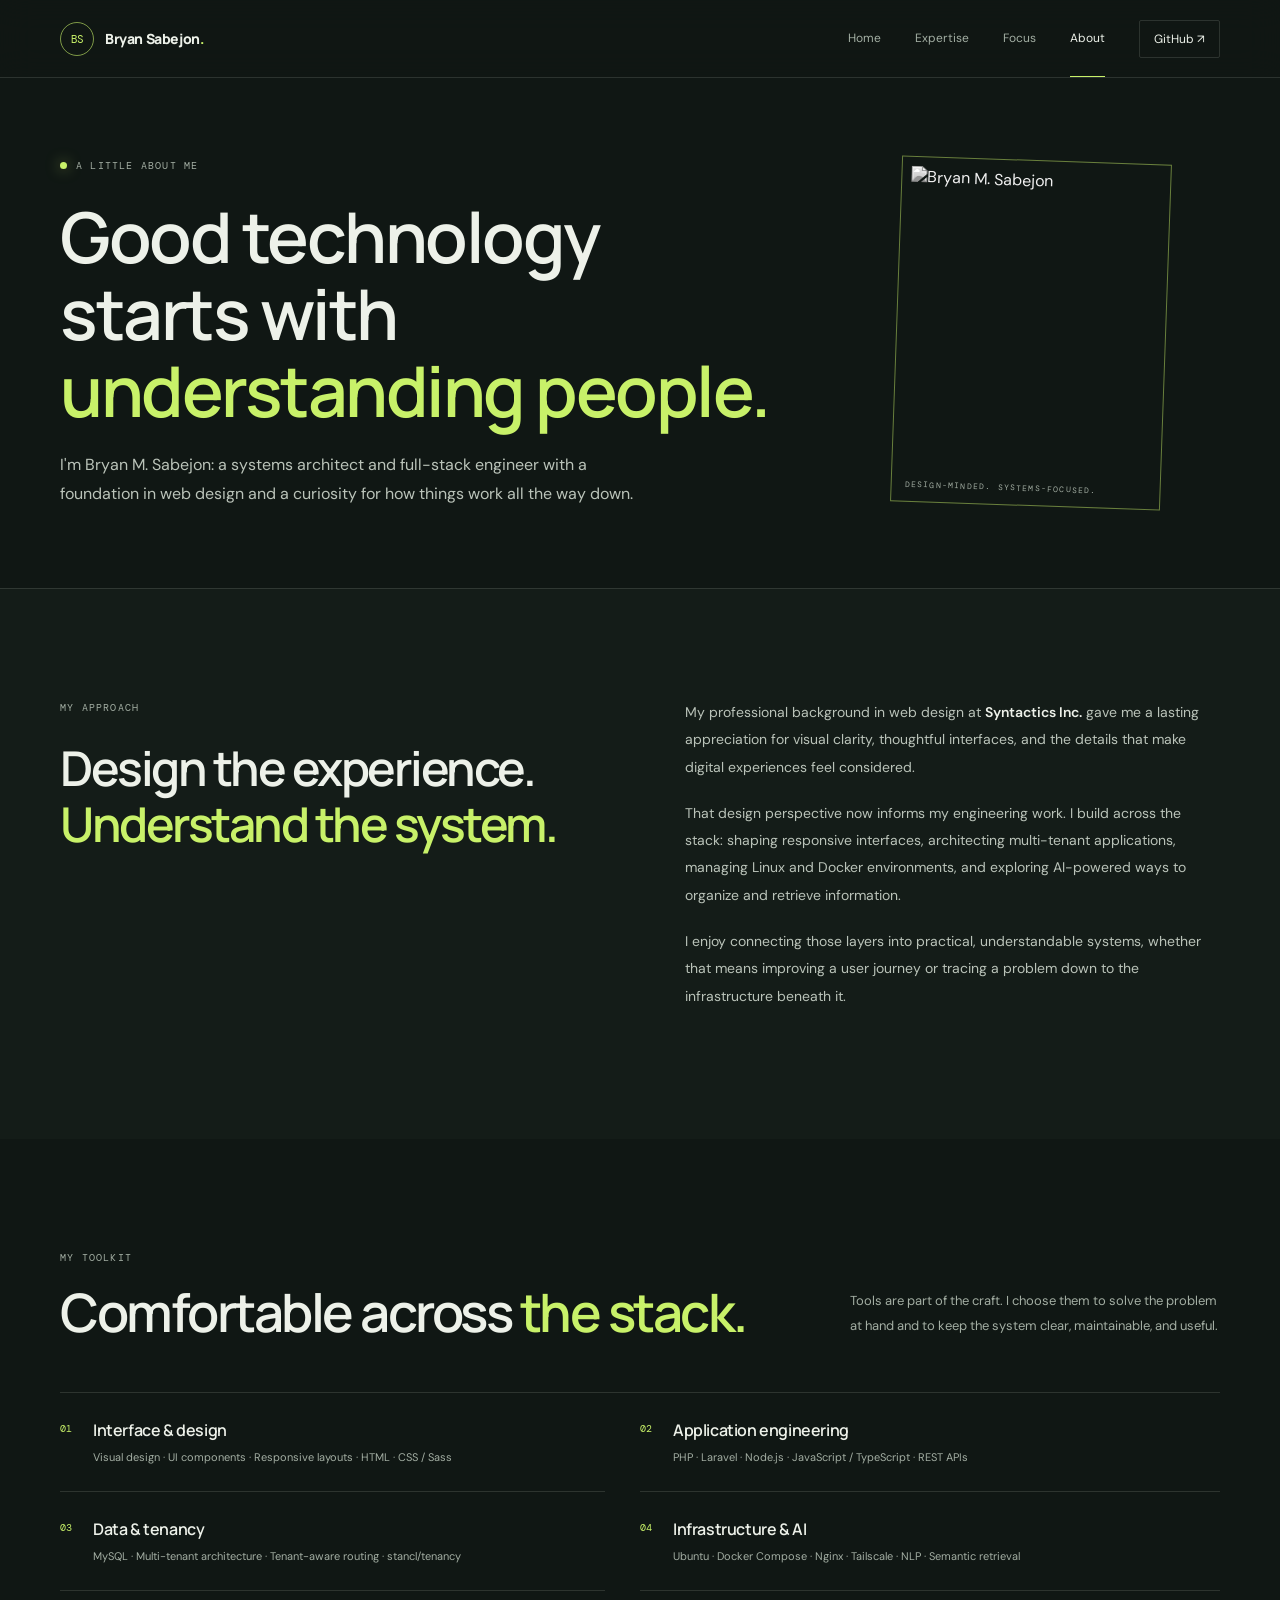
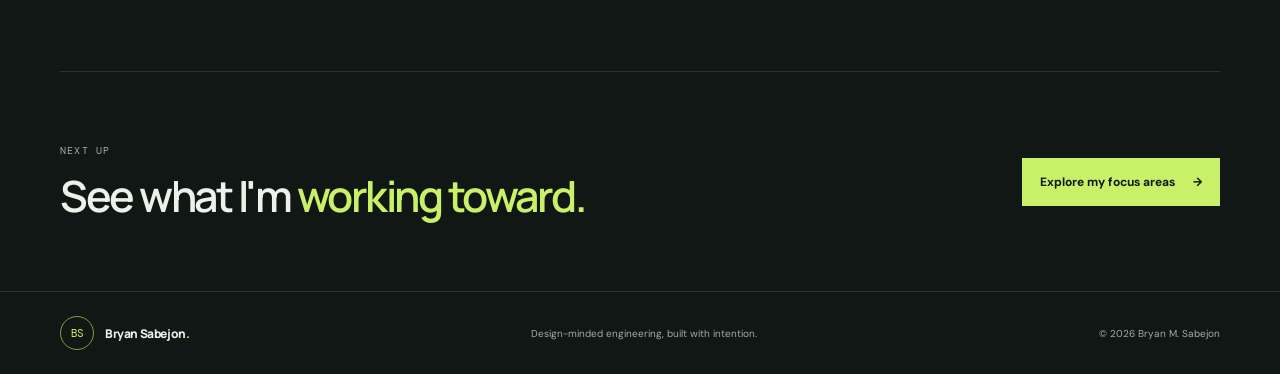
==== about-us.html @ 37cf2710 "Redesign professional portfolio and add README Co-authored-by: Copilot <223556219+Copilot@users.nore" ====
<!DOCTYPE html>
<html lang="en">
<head>
	<meta charset="UTF-8">
	<meta name="viewport" content="width=device-width, initial-scale=1">
	<meta name="description" content="Learn about Bryan M. Sabejon's design background and work across full-stack engineering, infrastructure, and applied AI.">
	<meta name="theme-color" content="#101714">
	<link rel="icon" href="images/bryprofile.jpg" type="image/jpeg">
	<link rel="stylesheet" href="css/portfolio.css">
	<title>About Bryan | Systems Architect &amp; Full-Stack Engineer</title>
</head>
<body>
	<header class="site-header">
		<a class="wordmark" href="index.html" aria-label="Bryan Sabejon, home">
			<span class="wordmark-mark">BS</span>
			<span>Bryan Sabejon<span class="wordmark-period">.</span></span>
		</a>
		<nav class="site-nav" aria-label="Main navigation">
			<a class="nav-link" href="index.html">Home</a>
			<a class="nav-link" href="index.html#expertise">Expertise</a>
			<a class="nav-link" href="index.html#focus">Focus</a>
			<a class="nav-link active" href="about-us.html" aria-current="page">About</a>
			<a class="nav-contact" href="https://github.com/codingbry" target="_blank" rel="noopener noreferrer">GitHub <span aria-hidden="true">&nearr;</span></a>
		</nav>
	</header>

	<main>
		<section class="about-hero page-shell">
			<div class="about-heading">
				<p class="eyebrow"><span class="status-dot"></span> A LITTLE ABOUT ME</p>
				<h1>Good technology starts with <span>understanding people.</span></h1>
				<p class="hero-intro">I'm Bryan M. Sabejon: a systems architect and full-stack engineer with a foundation in web design and a curiosity for how things work all the way down.</p>
			</div>
			<figure class="about-photo"><img src="images/bryprofile.jpg" alt="Bryan M. Sabejon"><figcaption>DESIGN-MINDED. SYSTEMS-FOCUSED.</figcaption></figure>
		</section>

		<section class="about-story section-space">
			<div class="page-shell story-layout">
				<div><p class="eyebrow">MY APPROACH</p><h2>Design the experience.<br><span>Understand the system.</span></h2></div>
				<div class="story-copy">
					<p>My professional background in web design at <strong>Syntactics Inc.</strong> gave me a lasting appreciation for visual clarity, thoughtful interfaces, and the details that make digital experiences feel considered.</p>
					<p>That design perspective now informs my engineering work. I build across the stack: shaping responsive interfaces, architecting multi-tenant applications, managing Linux and Docker environments, and exploring AI-powered ways to organize and retrieve information.</p>
					<p>I enjoy connecting those layers into practical, understandable systems, whether that means improving a user journey or tracing a problem down to the infrastructure beneath it.</p>
				</div>
			</div>
		</section>

		<section class="about-toolkit section-space">
			<div class="page-shell">
				<div class="section-heading">
					<div><p class="eyebrow">MY TOOLKIT</p><h2>Comfortable across <span>the stack.</span></h2></div>
					<p class="section-lead">Tools are part of the craft. I choose them to solve the problem at hand and to keep the system clear, maintainable, and useful.</p>
				</div>
				<div class="toolkit-grid">
					<div class="toolkit-group"><span>01</span><div><h3>Interface &amp; design</h3><p>Visual design · UI components · Responsive layouts · HTML · CSS / Sass</p></div></div>
					<div class="toolkit-group"><span>02</span><div><h3>Application engineering</h3><p>PHP · Laravel · Node.js · JavaScript / TypeScript · REST APIs</p></div></div>
					<div class="toolkit-group"><span>03</span><div><h3>Data &amp; tenancy</h3><p>MySQL · Multi-tenant architecture · Tenant-aware routing · stancl/tenancy</p></div></div>
					<div class="toolkit-group"><span>04</span><div><h3>Infrastructure &amp; AI</h3><p>Ubuntu · Docker Compose · Nginx · Tailscale · NLP · Semantic retrieval</p></div></div>
				</div>
			</div>
		</section>

		<section class="about-cta page-shell">
			<div><p class="eyebrow">NEXT UP</p><h2>See what I'm <span>working toward.</span></h2></div>
			<a class="button button-primary" href="index.html#focus">Explore my focus areas <span aria-hidden="true">&rarr;</span></a>
		</section>
	</main>

	<footer class="site-footer">
		<a class="wordmark footer-brand" href="index.html"><span class="wordmark-mark">BS</span><span>Bryan Sabejon<span class="wordmark-period">.</span></span></a>
		<p>Design-minded engineering, built with intention.</p>
		<span>&copy; 2026 Bryan M. Sabejon</span>
	</footer>
</body>
</html>
---- css/portfolio.css ----
@import url('https://fonts.googleapis.com/css2?family=DM+Mono:wght@400;500&family=DM+Sans:wght@400;500;600;700&family=Manrope:wght@400;500;600;700;800&display=swap');

:root {
	--ink: #101714;
	--ink-soft: #17211c;
	--panel: #1b2721;
	--paper: #edf1e9;
	--muted: #a3aea3;
	--accent: #c8f169;
	--line: rgba(237, 241, 233, 0.13);
	--mono: "DM Mono", "Courier New", monospace;
	--sans: "DM Sans", Arial, sans-serif;
	--display: "Manrope", "DM Sans", Arial, sans-serif;
}

* {
	box-sizing: border-box;
}

html {
	scroll-behavior: smooth;
	scroll-padding-top: 88px;
}

body {
	margin: 0;
	background: var(--ink);
	color: var(--paper);
	font-family: var(--sans);
	-webkit-font-smoothing: antialiased;
}

a {
	color: inherit;
	text-decoration: none;
}

a:focus-visible {
	outline: 2px solid var(--accent);
	outline-offset: 5px;
}

.page-shell {
	width: min(1160px, calc(100% - 64px));
	margin: 0 auto;
}

.site-header {
	position: sticky;
	top: 0;
	z-index: 10;
	display: flex;
	height: 78px;
	align-items: center;
	justify-content: space-between;
	padding: 0 max(32px, calc((100vw - 1160px) / 2));
	border-bottom: 1px solid var(--line);
	background: rgba(16, 23, 20, 0.94);
	backdrop-filter: blur(16px);
}

.wordmark {
	display: inline-flex;
	align-items: center;
	gap: 11px;
	font-family: var(--display);
	font-size: 14px;
	font-weight: 800;
	letter-spacing: -0.4px;
}

.wordmark-mark {
	display: grid;
	width: 34px;
	height: 34px;
	place-items: center;
	border: 1px solid rgba(200, 241, 105, 0.6);
	border-radius: 50%;
	color: var(--accent);
	font-family: var(--mono);
	font-size: 11px;
	font-weight: 400;
	letter-spacing: -1px;
}

.wordmark-period {
	color: var(--accent);
}

.site-nav {
	display: flex;
	height: 100%;
	align-items: center;
	gap: 34px;
	font-size: 12px;
}

.nav-link {
	display: inline-flex;
	height: 100%;
	align-items: center;
	border-bottom: 1px solid transparent;
	color: var(--muted);
	transition: color 160ms ease, border-color 160ms ease;
}

.nav-link:hover,
.nav-link.active {
	border-color: var(--accent);
	color: var(--paper);
}

.nav-contact {
	padding: 10px 14px;
	border: 1px solid var(--line);
	border-radius: 2px;
	color: var(--paper);
	transition: border-color 160ms ease, color 160ms ease;
}

.nav-contact:hover {
	border-color: var(--accent);
	color: var(--accent);
}

.hero {
	position: relative;
	display: grid;
	min-height: 650px;
	grid-template-columns: 1.15fr 0.85fr;
	align-items: center;
	gap: 54px;
	padding-top: 62px;
	padding-bottom: 94px;
}

.hero::before {
	position: absolute;
	z-index: -1;
	top: 68px;
	right: -140px;
	width: 570px;
	height: 570px;
	border: 1px solid rgba(200, 241, 105, 0.08);
	border-radius: 50%;
	content: "";
}

.eyebrow,
.card-number,
.portrait-caption,
.hero-index,
.scroll-cue,
.focus-type,
.focus-footer > span,
.about-photo figcaption {
	font-family: var(--mono);
	font-size: 10px;
	letter-spacing: 1.2px;
}

.eyebrow {
	display: flex;
	align-items: center;
	gap: 9px;
	margin: 0 0 24px;
	color: var(--muted);
	line-height: 1.7;
}

.status-dot {
	width: 7px;
	height: 7px;
	border-radius: 50%;
	background: var(--accent);
	box-shadow: 0 0 14px rgba(200, 241, 105, 0.55);
}

h1,
h2,
h3,
p,
figure {
	margin-top: 0;
}

h1,
h2 {
	font-family: var(--display);
	font-weight: 600;
	letter-spacing: -2.5px;
}

.hero h1 {
	max-width: 640px;
	margin-bottom: 21px;
	font-size: clamp(48px, 6vw, 76px);
	line-height: 1.08;
}

h1 span,
h2 span {
	color: var(--accent);
}

.hero-intro {
	max-width: 480px;
	margin-bottom: 30px;
	color: #bac3b9;
	font-size: 16px;
	line-height: 1.8;
}

.hero-actions {
	display: flex;
	align-items: center;
	gap: 25px;
}

.button {
	display: inline-flex;
	min-height: 48px;
	align-items: center;
	justify-content: center;
	gap: 18px;
	padding: 0 18px;
	font-size: 12px;
	font-weight: 700;
	transition: background 180ms ease, color 180ms ease, transform 180ms ease;
}

.button:hover {
	transform: translateY(-2px);
}

.button-primary {
	background: var(--accent);
	color: var(--ink);
}

.button-primary:hover {
	background: #d7ff84;
}

.text-link {
	color: var(--paper);
	font-size: 12px;
	font-weight: 600;
}

.text-link span {
	padding-left: 5px;
	color: var(--accent);
	transition: padding 160ms ease;
}

.text-link:hover span {
	padding-left: 9px;
}

.hero-note {
	display: flex;
	max-width: 380px;
	align-items: flex-start;
	gap: 13px;
	margin-top: 56px;
}

.note-rule {
	width: 26px;
	height: 1px;
	flex: 0 0 auto;
	margin-top: 10px;
	background: var(--accent);
}

.hero-note p {
	margin: 0;
	color: var(--muted);
	font-size: 11px;
	line-height: 1.8;
}

.hero-note strong {
	color: var(--paper);
	font-weight: 500;
}

.hero-visual {
	position: relative;
	display: grid;
	min-height: 410px;
	place-items: center;
}

.portrait-frame {
	position: relative;
	z-index: 1;
	width: min(335px, 100%);
	height: 390px;
	padding: 10px;
	border: 1px solid rgba(200, 241, 105, 0.48);
	background: rgba(16, 23, 20, 0.72);
	transform: rotate(2deg);
}

.portrait-frame img {
	width: 100%;
	height: 100%;
	object-fit: cover;
	object-position: center 35%;
	filter: grayscale(100%);
}

.portrait-caption {
	position: absolute;
	right: 10px;
	bottom: 10px;
	left: 10px;
	display: flex;
	justify-content: space-between;
	padding: 14px 13px;
	background: rgba(16, 23, 20, 0.86);
	color: var(--paper);
	font-size: 8px;
	letter-spacing: 0.8px;
}

.orbit {
	position: absolute;
	width: 360px;
	height: 360px;
	border: 1px solid rgba(237, 241, 233, 0.12);
	border-radius: 50%;
}

.orbit-two {
	width: 430px;
	height: 430px;
	border-color: rgba(237, 241, 233, 0.06);
}

.hero-index {
	position: absolute;
	right: -12px;
	bottom: 1px;
	display: flex;
	align-items: center;
	gap: 12px;
	color: var(--muted);
	font-size: 9px;
}

.hero-index span:first-child {
	color: var(--accent);
}

.scroll-cue {
	position: absolute;
	bottom: 27px;
	left: 0;
	display: flex;
	align-items: center;
	gap: 12px;
	color: var(--muted);
	font-size: 9px;
}

.scroll-line {
	width: 31px;
	height: 1px;
	background: var(--accent);
}

.section-space {
	padding: 110px 0;
}

.expertise {
	border-top: 1px solid var(--line);
	background: #141c18;
}

.section-heading {
	display: flex;
	align-items: flex-end;
	justify-content: space-between;
	gap: 48px;
	margin-bottom: 49px;
}

.section-heading .eyebrow {
	margin-bottom: 16px;
}

h2 {
	margin-bottom: 0;
	font-size: clamp(35px, 4.4vw, 53px);
	line-height: 1.16;
}

.section-lead {
	max-width: 370px;
	margin: 0 0 5px;
	color: var(--muted);
	font-size: 13px;
	line-height: 1.9;
}

.expertise-grid {
	display: grid;
	grid-template-columns: repeat(4, 1fr);
	border-top: 1px solid var(--line);
	border-left: 1px solid var(--line);
}

.expertise-card {
	min-height: 280px;
	padding: 22px 20px 19px;
	border-right: 1px solid var(--line);
	border-bottom: 1px solid var(--line);
	transition: background 180ms ease;
}

.expertise-card:hover {
	background: rgba(200, 241, 105, 0.035);
}

.card-number {
	color: var(--muted);
	font-size: 9px;
}

.card-icon {
	display: flex;
	height: 67px;
	align-items: center;
	color: var(--accent);
	font-family: var(--mono);
	font-size: 25px;
}

.expertise-card h3,
.toolkit-group h3 {
	margin-bottom: 10px;
	font-family: var(--display);
	font-size: 16px;
	font-weight: 600;
	letter-spacing: -0.4px;
}

.expertise-card > p,
.focus-item > div > p:last-child {
	margin-bottom: 18px;
	color: var(--muted);
	font-size: 11px;
	line-height: 1.8;
}

.tag-list,
.focus-stack {
	display: flex;
	flex-wrap: wrap;
	gap: 6px;
}

.tag-list span,
.focus-stack span {
	padding: 5px 7px;
	border: 1px solid var(--line);
	color: #bec8bc;
	font-family: var(--mono);
	font-size: 8px;
}

.focus {
	background: var(--ink);
}

.focus-heading {
	margin-bottom: 38px;
}

.focus-heading h2 {
	max-width: 540px;
}

.focus-list {
	border-top: 1px solid var(--line);
}

.focus-item {
	display: grid;
	grid-template-columns: 45px minmax(260px, 1fr) minmax(150px, 0.6fr);
	align-items: center;
	gap: 24px;
	padding: 27px 4px;
	border-bottom: 1px solid var(--line);
	transition: padding 180ms ease, background 180ms ease;
}

.focus-item:hover {
	padding-right: 12px;
	padding-left: 12px;
	background: rgba(237, 241, 233, 0.02);
}

.focus-count {
	align-self: start;
	padding-top: 4px;
	color: var(--accent);
	font-family: var(--mono);
	font-size: 11px;
}

.focus-type {
	margin-bottom: 8px;
	color: var(--muted);
	font-size: 8px;
}

.focus-item h3 {
	margin-bottom: 7px;
	font-family: var(--display);
	font-size: 19px;
	font-weight: 600;
	letter-spacing: -0.7px;
}

.focus-item > div > p:last-child {
	max-width: 520px;
	margin-bottom: 0;
}

.focus-stack {
	justify-content: flex-end;
}

.focus-footer {
	display: flex;
	align-items: center;
	justify-content: space-between;
	padding-top: 25px;
}

.focus-footer > span {
	color: var(--muted);
	font-size: 9px;
}

.closing {
	display: flex;
	min-height: 365px;
	flex-direction: column;
	align-items: center;
	justify-content: center;
	border-top: 1px solid var(--line);
	text-align: center;
}

.closing .eyebrow {
	margin-bottom: 16px;
}

.closing h2 {
	margin-bottom: 25px;
	font-size: clamp(35px, 4.5vw, 52px);
}

.site-footer {
	display: flex;
	min-height: 83px;
	align-items: center;
	justify-content: space-between;
	gap: 20px;
	padding: 16px max(32px, calc((100vw - 1160px) / 2));
	border-top: 1px solid var(--line);
	color: var(--muted);
	font-size: 10px;
}

.footer-brand {
	color: var(--paper);
	font-size: 12px;
}

.site-footer p {
	margin: 0;
}

.about-hero {
	display: grid;
	min-height: 510px;
	grid-template-columns: 1.4fr 0.6fr;
	align-items: center;
	gap: 80px;
	padding-top: 65px;
	padding-bottom: 65px;
}

.about-heading h1 {
	max-width: 730px;
	margin-bottom: 22px;
	font-size: clamp(46px, 6vw, 70px);
	line-height: 1.1;
}

.about-heading .hero-intro {
	max-width: 590px;
	margin-bottom: 0;
}

.about-photo {
	width: 100%;
	max-width: 270px;
	margin: 0;
	padding: 9px;
	border: 1px solid rgba(200, 241, 105, 0.48);
	transform: rotate(2deg);
}

.about-photo img {
	display: block;
	width: 100%;
	height: 300px;
	object-fit: cover;
	object-position: center 32%;
	filter: grayscale(100%);
}

.about-photo figcaption {
	padding: 13px 4px 3px;
	color: var(--muted);
	font-size: 8px;
}

.about-story {
	border-top: 1px solid var(--line);
	background: #141c18;
}

.story-layout {
	display: grid;
	grid-template-columns: 1fr 1fr;
	gap: 90px;
}

.story-layout h2 {
	font-size: clamp(35px, 4vw, 48px);
}

.story-copy p {
	margin-bottom: 19px;
	color: #bac3b9;
	font-size: 14px;
	line-height: 1.95;
}

.story-copy strong {
	color: var(--paper);
	font-weight: 600;
}

.about-toolkit {
	padding-bottom: 80px;
}

.toolkit-grid {
	display: grid;
	grid-template-columns: 1fr 1fr;
	border-top: 1px solid var(--line);
}

.toolkit-group {
	display: flex;
	gap: 21px;
	padding: 26px 20px 23px 0;
	border-bottom: 1px solid var(--line);
}

.toolkit-group:nth-child(odd) {
	margin-right: 35px;
}

.toolkit-group > span {
	padding-top: 3px;
	color: var(--accent);
	font-family: var(--mono);
	font-size: 10px;
}

.toolkit-group h3 {
	margin-bottom: 7px;
}

.toolkit-group p {
	margin: 0;
	color: var(--muted);
	font-size: 11px;
	line-height: 1.8;
}

.about-cta {
	display: flex;
	min-height: 220px;
	align-items: center;
	justify-content: space-between;
	gap: 30px;
	border-top: 1px solid var(--line);
}

.about-cta .eyebrow {
	margin-bottom: 12px;
}

.about-cta h2 {
	font-size: clamp(31px, 4vw, 43px);
}

@media (max-width: 900px) {
	.hero {
		min-height: 590px;
		gap: 24px;
	}

	.hero h1 {
		font-size: clamp(46px, 7vw, 64px);
	}

	.hero-visual {
		min-height: 350px;
	}

	.portrait-frame {
		height: 330px;
	}

	.orbit {
		width: 300px;
		height: 300px;
	}

	.orbit-two {
		width: 350px;
		height: 350px;
	}

	.expertise-grid {
		grid-template-columns: repeat(2, 1fr);
	}

	.about-hero {
		gap: 40px;
	}

	.story-layout {
		gap: 45px;
	}
}

@media (max-width: 640px) {
	html {
		scroll-padding-top: 72px;
	}

	.page-shell {
		width: min(100% - 40px, 500px);
	}

	.site-header {
		height: 66px;
		padding: 0 20px;
	}

	.wordmark {
		gap: 8px;
		font-size: 12px;
	}

	.wordmark-mark {
		width: 30px;
		height: 30px;
	}

	.site-nav {
		gap: 14px;
		font-size: 10px;
	}

	.site-nav .nav-link:nth-child(2),
	.site-nav .nav-link:nth-child(3) {
		display: none;
	}

	.nav-contact {
		padding: 8px 9px;
	}

	.hero {
		min-height: auto;
		grid-template-columns: 1fr;
		gap: 26px;
		padding-top: 75px;
		padding-bottom: 90px;
	}

	.hero::before {
		top: 330px;
		right: -260px;
		width: 460px;
		height: 460px;
	}

	.eyebrow {
		font-size: 8px;
		letter-spacing: 0.8px;
	}

	.hero h1 {
		max-width: 480px;
		font-size: clamp(43px, 12vw, 60px);
		letter-spacing: -2px;
	}

	.hero-intro {
		font-size: 14px;
	}

	.hero-note {
		margin-top: 34px;
	}

	.hero-visual {
		min-height: 340px;
	}

	.portrait-frame {
		width: min(270px, 78%);
		height: 320px;
	}

	.orbit {
		width: 270px;
		height: 270px;
	}

	.orbit-two {
		width: 320px;
		height: 320px;
	}

	.hero-index {
		right: 0;
		bottom: -10px;
	}

	.scroll-cue {
		bottom: 30px;
	}

	.section-space {
		padding: 76px 0;
	}

	.section-heading {
		flex-direction: column;
		align-items: flex-start;
		gap: 19px;
		margin-bottom: 33px;
	}

	h2 {
		font-size: 38px;
		letter-spacing: -1.8px;
	}

	.section-lead {
		font-size: 12px;
	}

	.expertise-grid {
		grid-template-columns: 1fr;
	}

	.expertise-card {
		min-height: 0;
		padding: 19px;
	}

	.card-icon {
		height: 52px;
	}

	.expertise-card > p {
		max-width: 390px;
	}

	.focus-item {
		grid-template-columns: 28px 1fr;
		gap: 12px;
		padding: 23px 0;
	}

	.focus-item h3 {
		font-size: 17px;
	}

	.focus-item > div > p:last-child {
		font-size: 10px;
	}

	.focus-stack {
		grid-column: 2;
		justify-content: flex-start;
	}

	.focus-footer > span {
		max-width: 150px;
		font-size: 8px;
		line-height: 1.7;
	}

	.closing {
		min-height: 320px;
	}

	.closing h2 {
		font-size: 38px;
	}

	.site-footer {
		flex-wrap: wrap;
		justify-content: space-between;
		padding: 19px 20px;
	}

	.site-footer p {
		display: none;
	}

	.about-hero {
		min-height: auto;
		grid-template-columns: 1fr;
		gap: 35px;
		padding-top: 75px;
		padding-bottom: 65px;
	}

	.about-heading h1 {
		font-size: clamp(43px, 11vw, 60px);
		letter-spacing: -2px;
	}

	.about-photo {
		width: 220px;
		margin: 0 auto;
	}

	.about-photo img {
		height: 245px;
	}

	.story-layout,
	.toolkit-grid {
		grid-template-columns: 1fr;
		gap: 26px;
	}

	.story-copy p {
		font-size: 12px;
	}

	.toolkit-group:nth-child(odd) {
		margin-right: 0;
	}

	.about-toolkit {
		padding-bottom: 60px;
	}

	.about-cta {
		min-height: 0;
		flex-direction: column;
		align-items: flex-start;
		padding-top: 52px;
		padding-bottom: 52px;
	}
}

@media (prefers-reduced-motion: reduce) {
	* {
		scroll-behavior: auto !important;
		transition-duration: 0.01ms !important;
	}
}
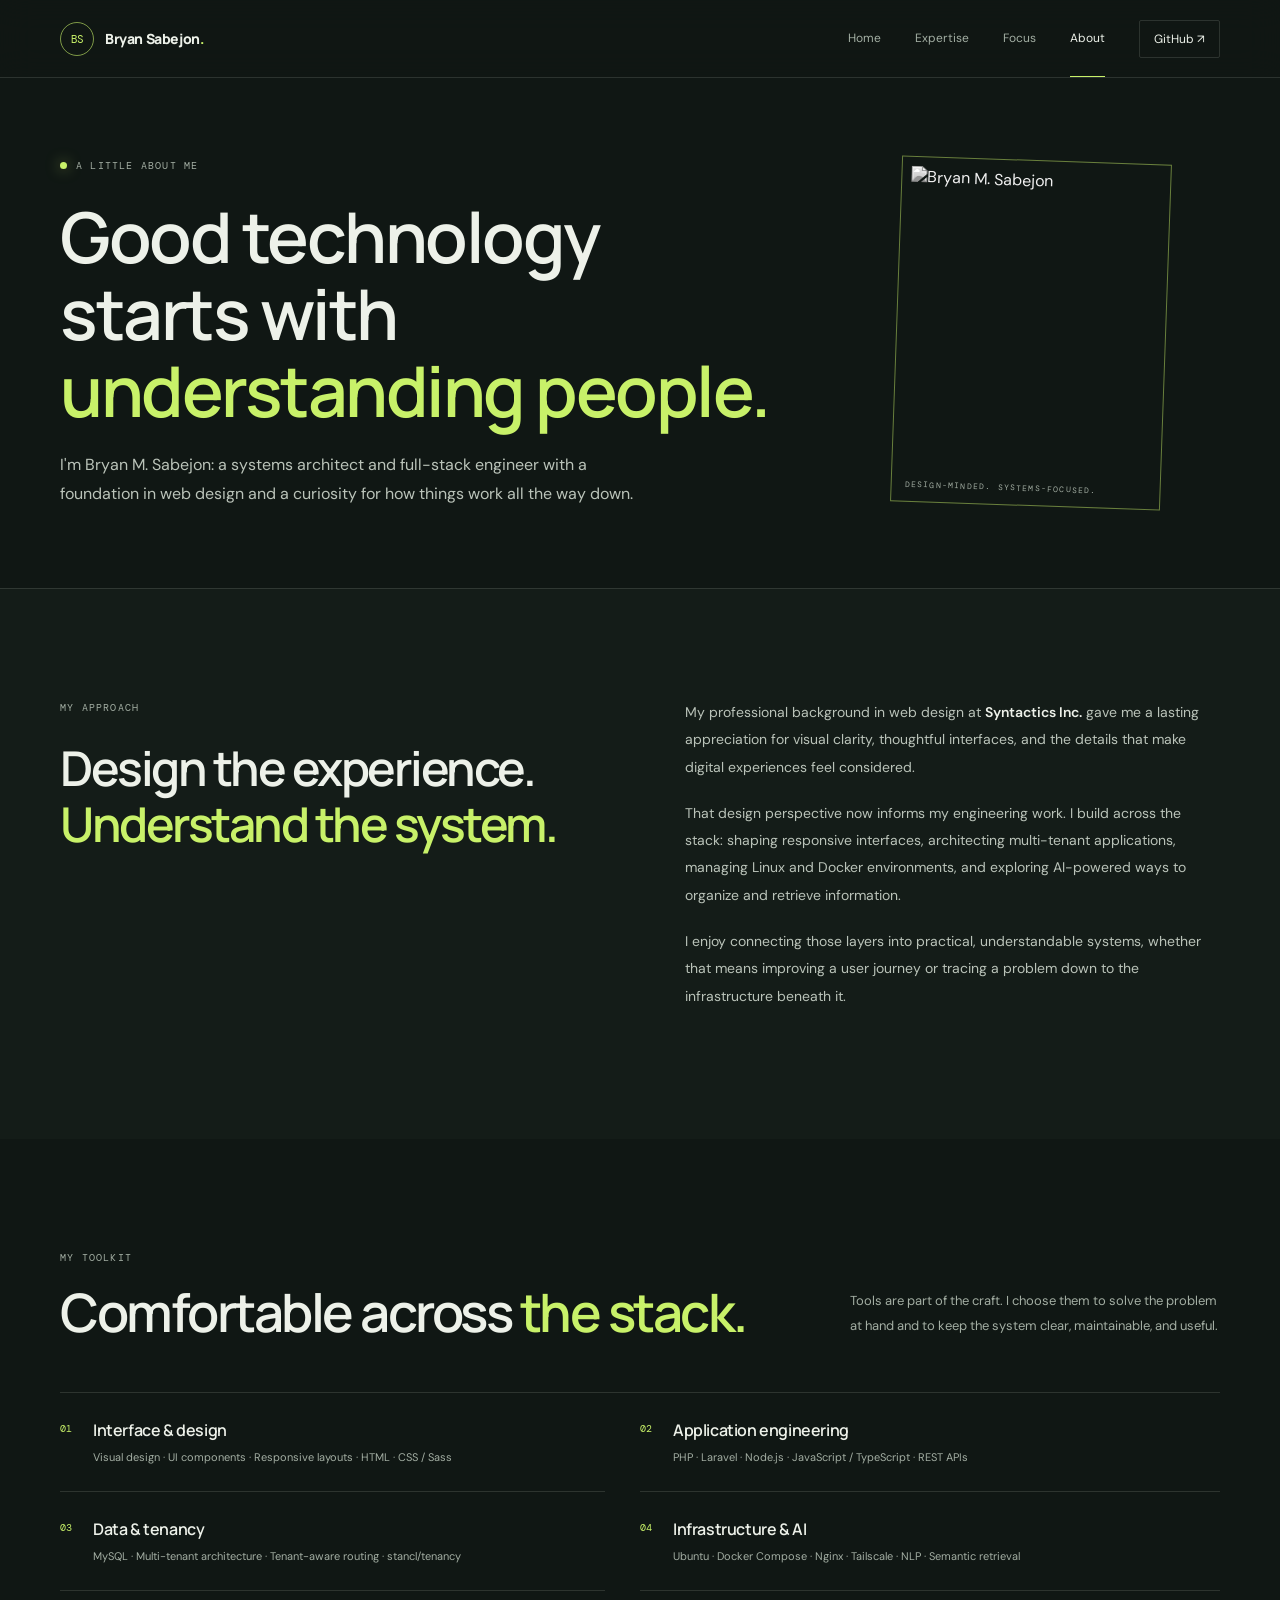
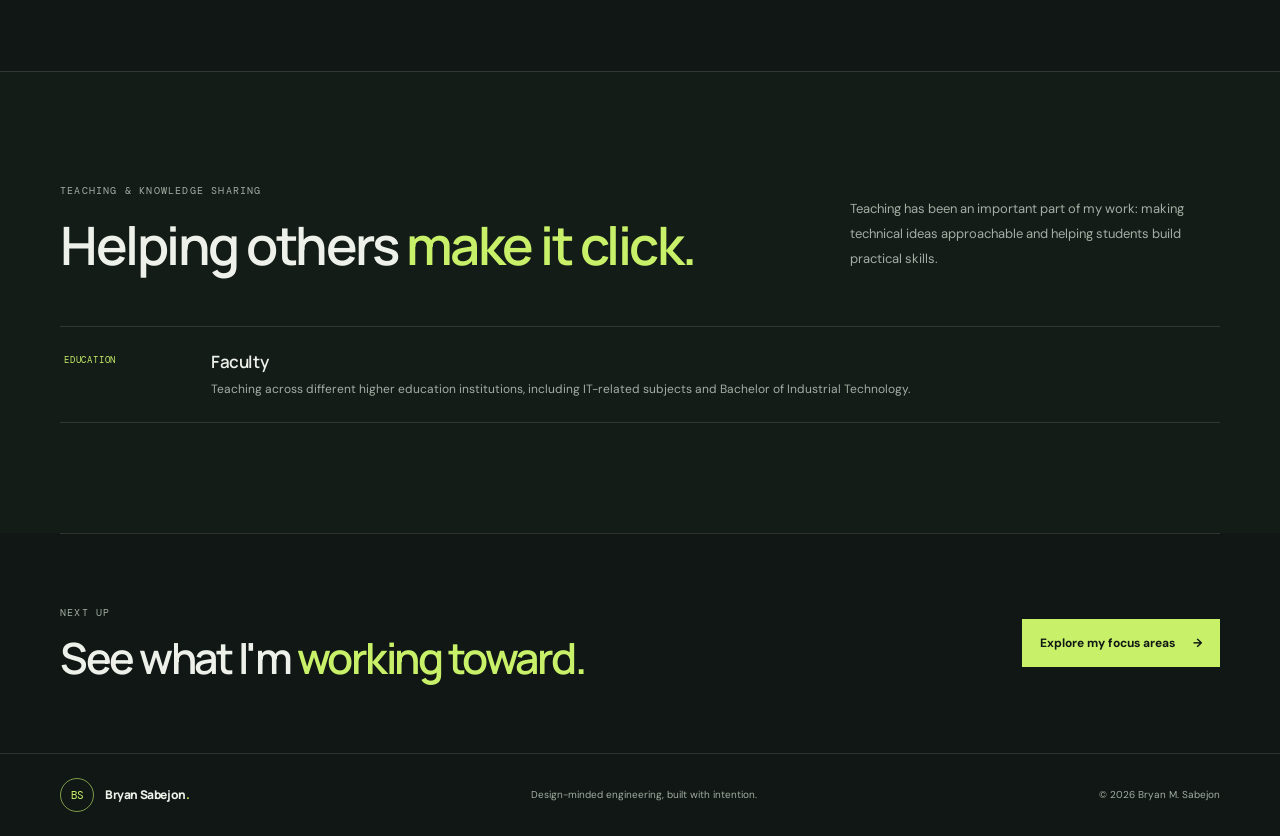
==== commit cca1f36c: "Updated the personal info." ====
--- a/about-us.html
+++ b/about-us.html
@@ -3,7 +3,7 @@
 <head>
 	<meta charset="UTF-8">
 	<meta name="viewport" content="width=device-width, initial-scale=1">
-	<meta name="description" content="Learn about Bryan M. Sabejon's design background and work across full-stack engineering, infrastructure, and applied AI.">
+	<meta name="description" content="Learn about Bryan M. Sabejon's background in web design, IT education, full-stack engineering, infrastructure, and applied AI.">
 	<meta name="theme-color" content="#101714">
 	<link rel="icon" href="images/bryprofile.jpg" type="image/jpeg">
 	<link rel="stylesheet" href="css/portfolio.css">
@@ -60,6 +60,21 @@
 			</div>
 		</section>
 
+		<section class="teaching section-space" aria-labelledby="teaching-title">
+			<div class="page-shell">
+				<div class="section-heading">
+					<div><p class="eyebrow">TEACHING &amp; KNOWLEDGE SHARING</p><h2 id="teaching-title">Helping others <span>make it click.</span></h2></div>
+					<p class="section-lead">Teaching has been an important part of my work: making technical ideas approachable and helping students build practical skills.</p>
+				</div>
+				<div class="teaching-list">
+					<article class="teaching-entry">
+						<span class="teaching-period">EDUCATION</span>
+						<div><h3>Faculty</h3><p>Teaching across different higher education institutions, including IT-related subjects and Bachelor of Industrial Technology.</p></div>
+					</article>
+				</div>
+			</div>
+		</section>
+
 		<section class="about-cta page-shell">
 			<div><p class="eyebrow">NEXT UP</p><h2>See what I'm <span>working toward.</span></h2></div>
 			<a class="button button-primary" href="index.html#focus">Explore my focus areas <span aria-hidden="true">&rarr;</span></a>
--- a/css/portfolio.css
+++ b/css/portfolio.css
@@ -700,6 +700,46 @@
 	line-height: 1.8;
 }
 
+.teaching {
+	border-top: 1px solid var(--line);
+	background: #141c18;
+}
+
+.teaching-list {
+	border-top: 1px solid var(--line);
+}
+
+.teaching-entry {
+	display: grid;
+	grid-template-columns: 125px 1fr;
+	gap: 22px;
+	padding: 23px 4px;
+	border-bottom: 1px solid var(--line);
+}
+
+.teaching-period {
+	padding-top: 4px;
+	color: var(--accent);
+	font-family: var(--mono);
+	font-size: 9px;
+	letter-spacing: 0.8px;
+}
+
+.teaching-entry h3 {
+	margin-bottom: 6px;
+	font-family: var(--display);
+	font-size: 17px;
+	font-weight: 600;
+	letter-spacing: -0.4px;
+}
+
+.teaching-entry p {
+	margin: 0;
+	color: var(--muted);
+	font-size: 12px;
+	line-height: 1.7;
+}
+
 .about-cta {
 	display: flex;
 	min-height: 220px;
@@ -974,6 +1014,11 @@
 		margin-right: 0;
 	}
 
+	.teaching-entry {
+		grid-template-columns: 75px 1fr;
+		gap: 12px;
+	}
+
 	.about-toolkit {
 		padding-bottom: 60px;
 	}
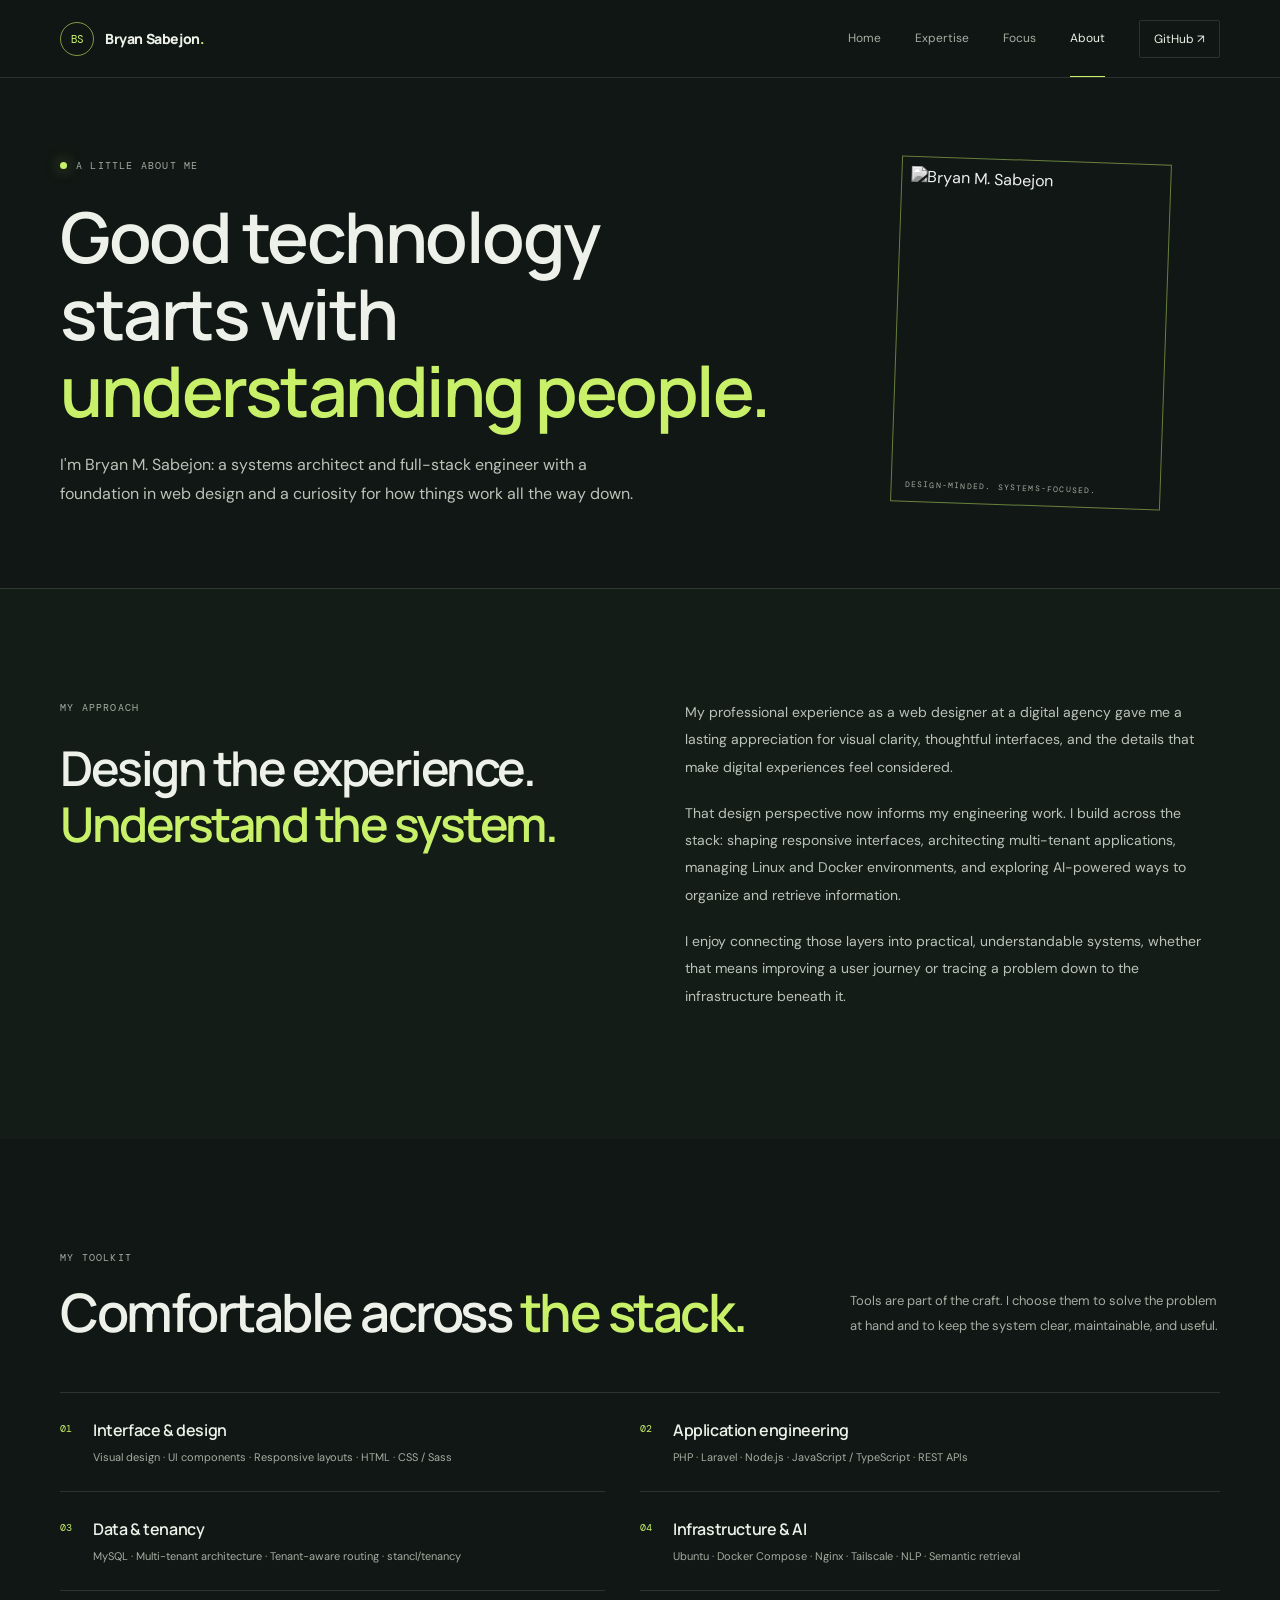
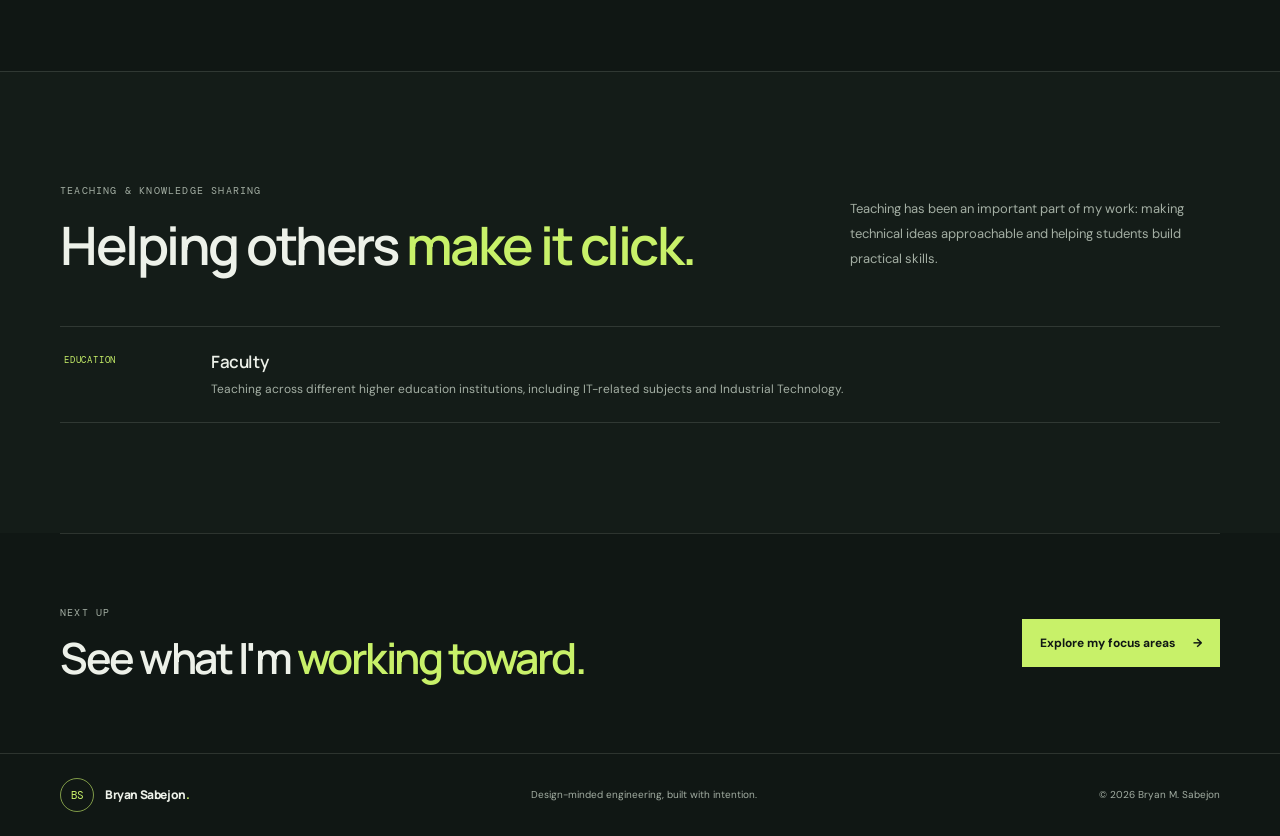
==== commit 41487976: "Changes, removed the Institution names." ====
--- a/about-us.html
+++ b/about-us.html
@@ -38,7 +38,7 @@
 			<div class="page-shell story-layout">
 				<div><p class="eyebrow">MY APPROACH</p><h2>Design the experience.<br><span>Understand the system.</span></h2></div>
 				<div class="story-copy">
-					<p>My professional background in web design at <strong>Syntactics Inc.</strong> gave me a lasting appreciation for visual clarity, thoughtful interfaces, and the details that make digital experiences feel considered.</p>
+					<p>My professional experience as a web designer at a digital agency gave me a lasting appreciation for visual clarity, thoughtful interfaces, and the details that make digital experiences feel considered.</p>
 					<p>That design perspective now informs my engineering work. I build across the stack: shaping responsive interfaces, architecting multi-tenant applications, managing Linux and Docker environments, and exploring AI-powered ways to organize and retrieve information.</p>
 					<p>I enjoy connecting those layers into practical, understandable systems, whether that means improving a user journey or tracing a problem down to the infrastructure beneath it.</p>
 				</div>
@@ -69,7 +69,7 @@
 				<div class="teaching-list">
 					<article class="teaching-entry">
 						<span class="teaching-period">EDUCATION</span>
-						<div><h3>Faculty</h3><p>Teaching across different higher education institutions, including IT-related subjects and Bachelor of Industrial Technology.</p></div>
+						<div><h3>Faculty</h3><p>Teaching across different higher education institutions, including IT-related subjects and Industrial Technology.</p></div>
 					</article>
 				</div>
 			</div>
